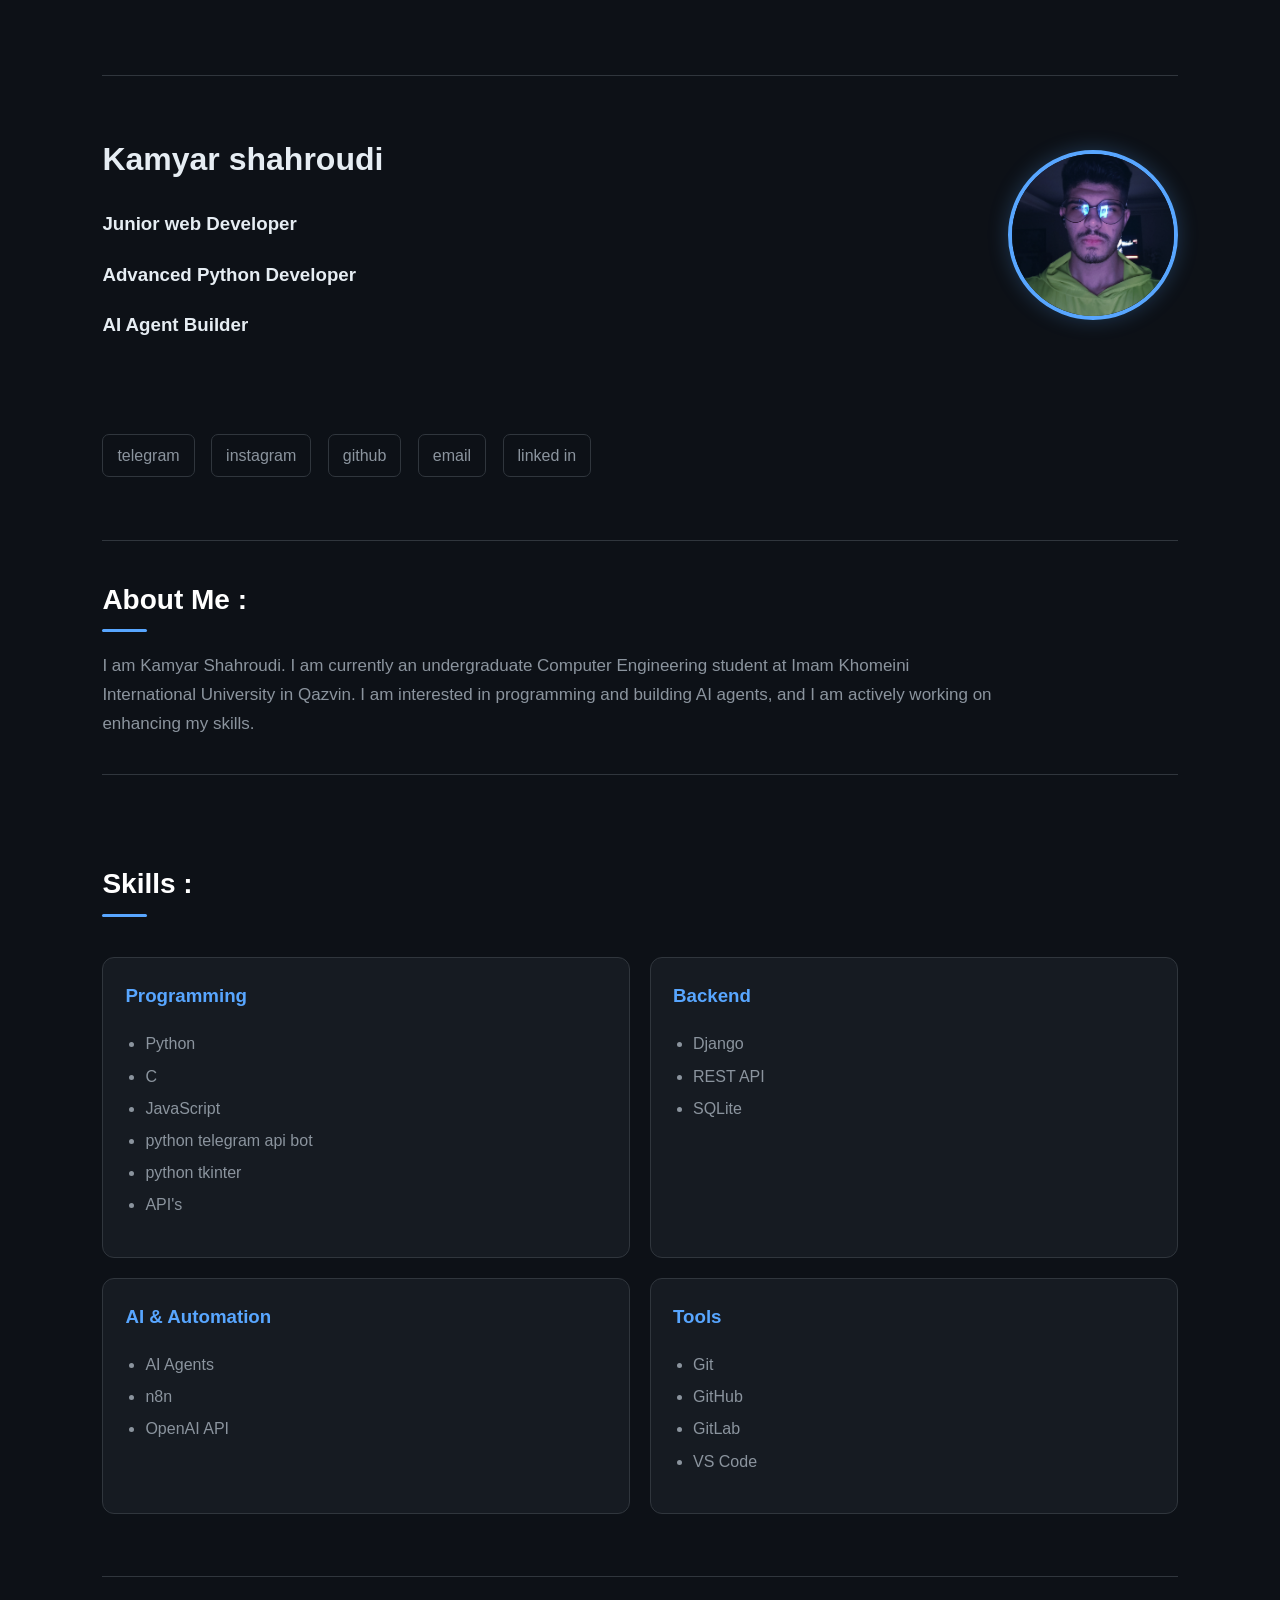
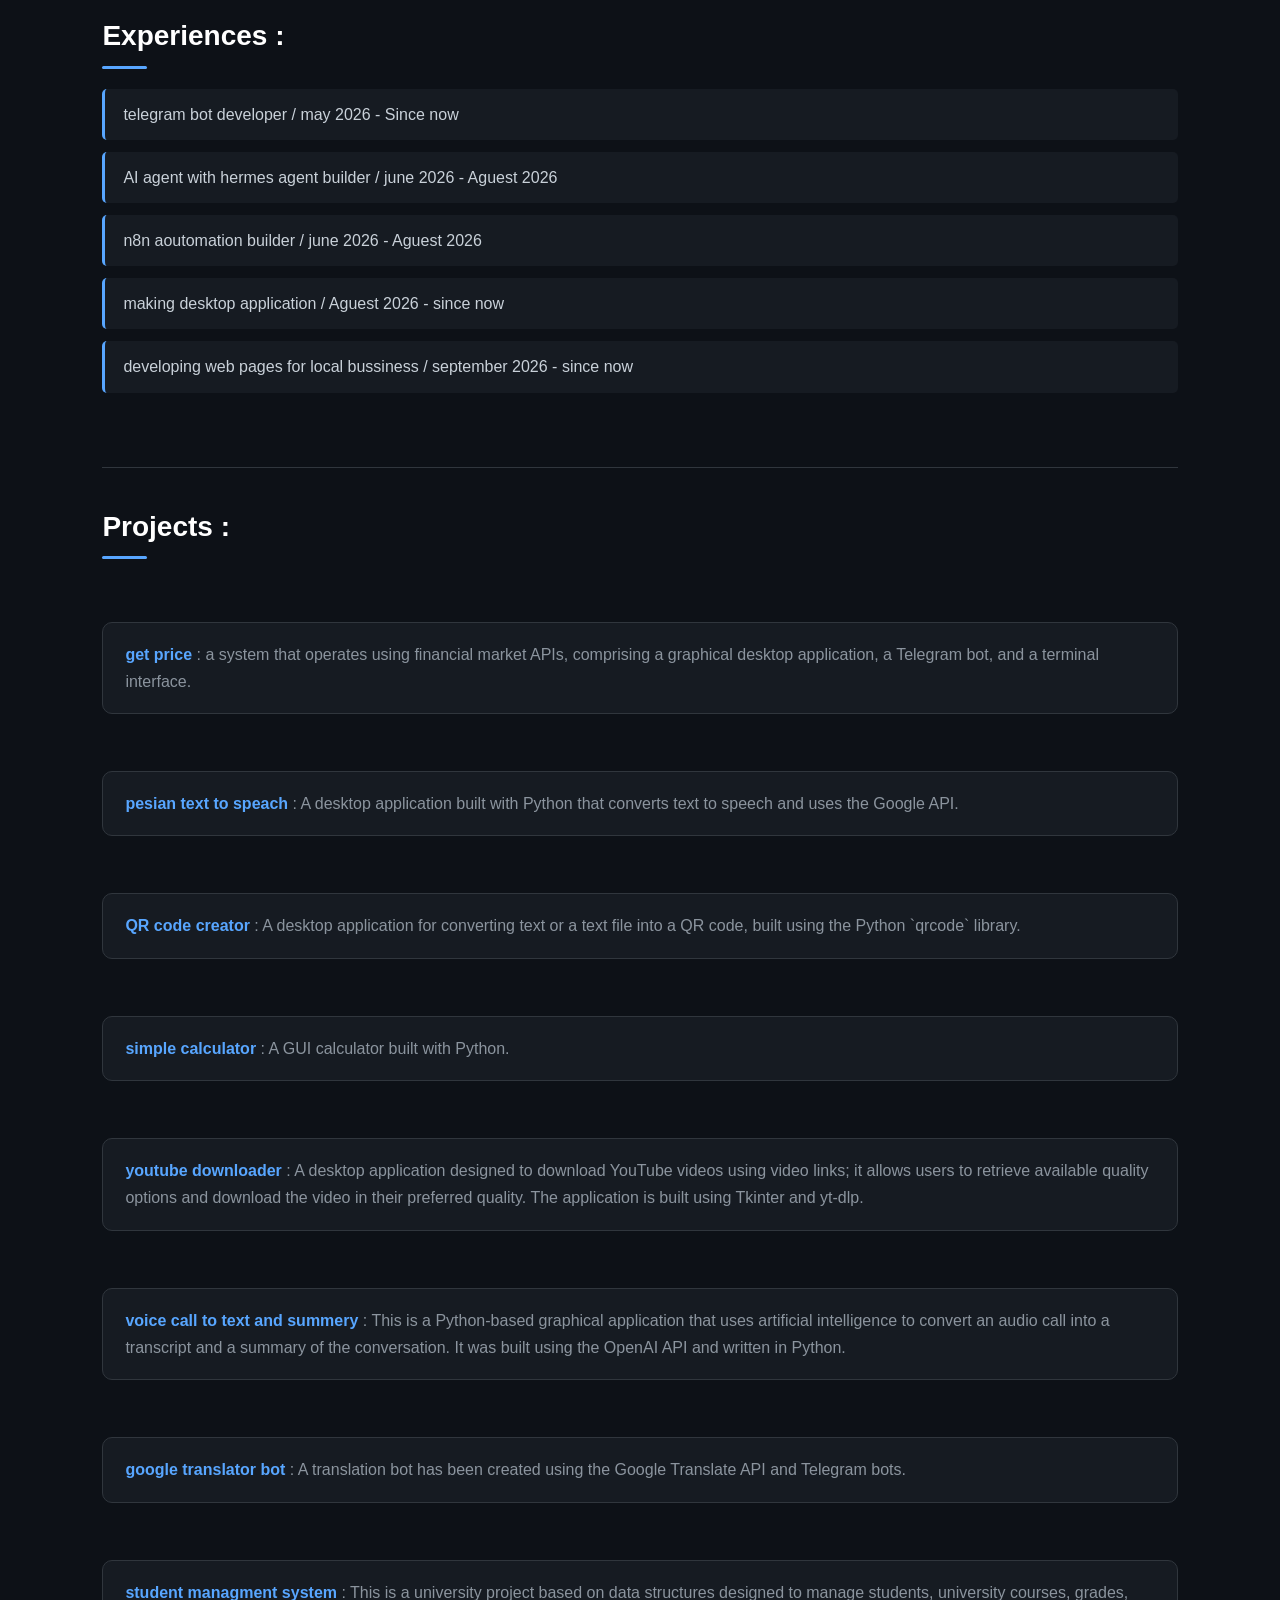
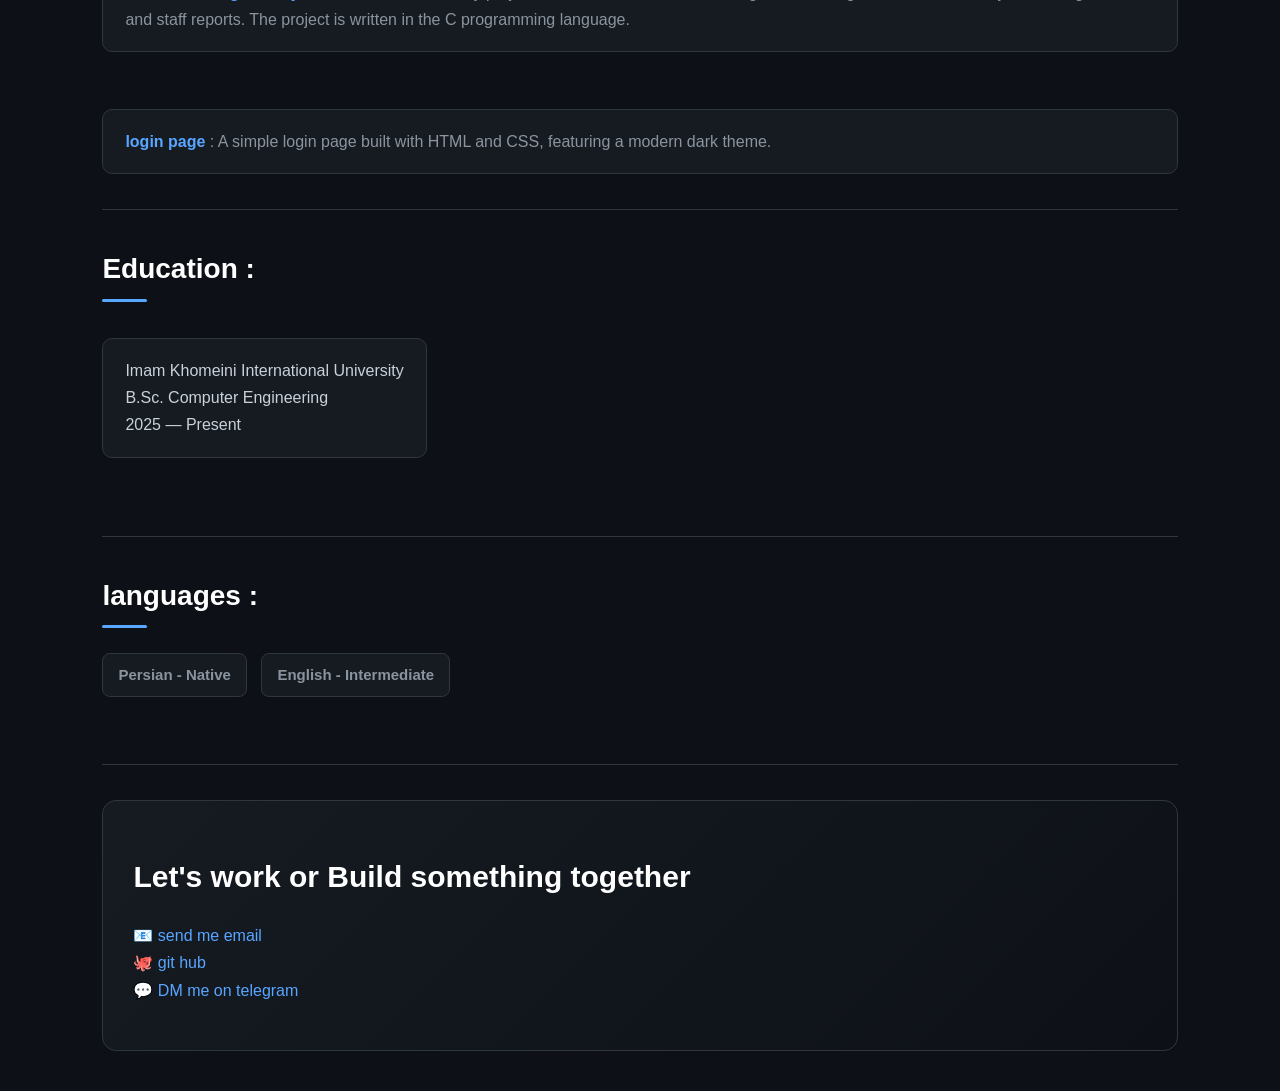
==== index.html @ 238e0486 "first commit" ====
<!DOCTYPE html>
<html lang="en">

<head>
    <meta charset="UTF-8">
    <meta name="viewport" content="width=device-width, initial-scale=1.0">
    <link rel="stylesheet" href="./style/style.css">
    <title>Kamyar shahroudi CV</title>
</head>

<body>
    <hr>

    <div class="profile-header">

        <div class="profile-info">
            <h1>Kamyar shahroudi</h1>
            <h3>Junior web Developer</h3>
            <h3>Advanced Python Developer</h3>
            <h3>AI Agent Builder</h3>
        </div>

        <img src="./images/profile.jpg" alt="Kamyar Shahroudi" class="profile-image">

    </div>

    <br><br>
    <div class="links">
        <a href="">telegram</a> <a href="">instagram</a> <a href="">github</a>
        <a href="">email</a> <a href="">linked in </a>
    </div>
    <br>
    <hr>
    <div class="t-meabou">
        <h2>About Me :</h2>
        <p>I am Kamyar Shahroudi. I am currently an undergraduate Computer Engineering student at Imam Khomeini
            International University in Qazvin. I am interested in programming and building AI agents, and I am
            actively working on enhancing my skills.</p>
    </div>
    <hr>
    <br>

    <div class="skills">
        <h2>Skills :</h2>

        <div class="skill">
            <h3>Programming</h3>
            <ul>
                <li>Python</li>
                <li>C</li>
                <li>JavaScript</li>
                <li>python telegram api bot</li>
                <li>python tkinter</li>
                <li>API's</li>
            </ul>
        </div>

        <div class="skill">
            <h3>Backend</h3>
            <ul>
                <li>Django</li>
                <li>REST API</li>
                <li>SQLite</li>
            </ul>
        </div>

        <div class="skill">
            <h3>AI & Automation</h3>
            <ul>
                <li>AI Agents</li>
                <li>n8n</li>
                <li>OpenAI API</li>
            </ul>
        </div>

        <div class="skill">
            <h3>Tools</h3>
            <ul>
                <li>Git</li>
                <li>GitHub</li>
                <li>GitLab</li>
                <li>VS Code</li>
            </ul>
        </div>
    </div>
    <br>
    <hr>
    <div class="experiences">
        <h2>Experiences :</h2>
        <p>telegram bot developer / may 2026 - Since now</p>
        <p>AI agent with hermes agent builder / june 2026 - Aguest 2026</p>
        <p>n8n aoutomation builder / june 2026 - Aguest 2026</p>
        <p>making desktop application / Aguest 2026 - since now</p>
        <p>developing web pages for local bussiness / september 2026 - since now</p>

    </div>
    <br>
    <hr>
    <div class="projects">
        <h2>Projects : </h2>
        <br>
        <div class="project">

            <p> <a href="https://github.com/kamyarshah-11/get-price-telegram-bot">get price</a> : a system that
                operates using financial market APIs, comprising a graphical desktop application, a
                Telegram bot, and a terminal interface.</p>

        </div>
        <br>
        <div class="project">
            <p><a href="https://github.com/kamyarshah-11/persian-tts">pesian text to speach</a> :
                A desktop application built with Python that converts text to speech and uses the Google API.
            </p>
        </div>
        <br>
        <div class="project">
            <p><a href="https://github.com/kamyarshah-11/QR-code-creator">QR code creator</a> :
                A desktop application for converting text or a text file into a QR code, built using the Python `qrcode`
                library.
            </p>
        </div>
        <br>
        <div class="project">
            <p><a href="https://github.com/kamyarshah-11/Kamyar-Calculator">simple calculator</a> : A GUI
                calculator built with Python.</p>
        </div>
        <br>
        <div class="project">
            <p><a href="https://github.com/kamyarshah-11/YouTube-Downloader">youtube downloader</a> : A desktop
                application designed to download YouTube videos using video
                links; it allows users to retrieve available quality options and download the video in their preferred
                quality. The application is built using Tkinter and yt-dlp.</p>
        </div>
        <br>
        <div class="project">
            <p><a href="https://github.com/kamyarshah-11/voice-call-to-text">voice call to text and summery</a> : This
                is a Python-based graphical application that uses artificial intelligence to convert an audio call into
                a transcript and a summary of the conversation. It was built using the OpenAI API and written in Python.
            </p>

        </div>
        <br>
        <div class="project">
            <p><a href="https://github.com/kamyarshah-11/google-translator-bot">google translator bot</a> : A
                translation bot has been created using the Google Translate API and Telegram bots.</p>
        </div>
        <br>
        <div class="project">
            <p><a href="https://github.com/kamyarshah-11/final-project">student managment system</a> : This is a
                university project based on data structures designed to manage students, university courses, grades, and
                staff reports. The project is written in the C programming language.</p>
        </div>
        <br>
        <div class="project">
            <p><a href="https://github.com/kamyarshah-11/login-page">login page</a> : A simple login page built with
                HTML and CSS,
                featuring a modern dark theme.</p>
        </div>
    </div>
    <hr>
    <div class="education">
        <h2>Education : </h2>
        <p>Imam Khomeini International University
            B.Sc. Computer Engineering
            2025 — Present</p>
    </div>
    <br>
    <hr>
    <div class="lang">
        <h2>languages : </h2>
        <h3>Persian - Native</h3>
        <h3>English - Intermediate</h3>
    </div>
    <br>
    <hr>
    <div class="contact">
        <h1>Let's work or Build something together</h1>
        <p>
            📧 <a href="mailto:kshahroudi97@gmail.com">send me email</a>
            <br>
            🐙 <a href="https://github.com/kamyarshah-11">git hub</a>
            <br>
            💬 <a href="https://t.me/KamyJooon">DM me on telegram</a>
        </p>
    </div>
</body>

</html>
---- style/style.css ----
/* =========================
   General
========================= */

* {
  box-sizing: border-box;
}

html {
  scroll-behavior: smooth;
}

body {
  margin: 0;
  padding: 40px 8%;
  background: #0d1117;
  color: #e6edf3;
  font-family: Arial, sans-serif;
  line-height: 1.7;
}

/* =========================
   Main separators
========================= */

hr {
  border: none;
  height: 1px;
  background: #30363d;
  margin: 35px 0;
}

/* =========================
   Head / Introduction
========================= */

body > h1 {
  font-size: 48px;
  margin-bottom: 5px;
  color: #ffffff;
  letter-spacing: -1px;
}

.profile-header {
  display: flex;
  align-items: center;
  justify-content: space-between;
  gap: 40px;
}

.profile-info {
  flex: 1;
}

.profile-image {
  width: 170px;
  height: 170px;

  border-radius: 50%;

  object-fit: cover;

  border: 4px solid #58a6ff;

  box-shadow: 0 0 20px rgba(88, 166, 255, 0.25);

  order: 2;
}

body > h3 {
  display: inline-block;
  margin: 5px 10px 5px 0;
  padding: 7px 14px;
  border: 1px solid #30363d;
  border-radius: 8px;
  color: #58a6ff;
  background: #161b22;
  font-size: 15px;
}

/* =========================
   Links
========================= */

.links {
  margin-top: 20px;
}

.links a {
  display: inline-block;
  margin-right: 12px;
  padding: 7px 14px;
  color: #8b949e;
  text-decoration: none;
  border: 1px solid #30363d;
  border-radius: 7px;
  transition: 0.25s;
}

.links a:hover {
  color: #58a6ff;
  border-color: #58a6ff;
  background: #161b22;
  transform: translateY(-2px);
}

/* =========================
   Section titles
========================= */

h2 {
  color: #ffffff;
  font-size: 28px;
  margin-bottom: 20px;
}

h2::after {
  content: "";
  display: block;
  width: 45px;
  height: 3px;
  background: #58a6ff;
  margin-top: 6px;
  border-radius: 10px;
}

/* =========================
   About Me
========================= */

.t-meabou {
  max-width: 900px;
}

.t-meabou p {
  color: #8b949e;
  font-size: 17px;
}

/* =========================
   Skills
========================= */

.skills {
  display: grid;
  grid-template-columns: repeat(2, 1fr);
  gap: 20px;
}

.skills > h2 {
  grid-column: 1 / -1;
}

.skill {
  padding: 22px;
  background: #161b22;
  border: 1px solid #30363d;
  border-radius: 12px;
  transition: 0.25s;
}

.skill:hover {
  border-color: #58a6ff;
  transform: translateY(-4px);
}

.skill h3 {
  color: #58a6ff;
  margin-top: 0;
}

.skill ul {
  padding-left: 20px;
  color: #8b949e;
}

.skill li {
  margin: 5px 0;
}

/* =========================
   Experiences
========================= */

.experiences p {
  margin: 12px 0;
  padding: 12px 18px;
  background: #161b22;
  border-left: 3px solid #58a6ff;
  border-radius: 5px;
  color: #c9d1d9;
}

/* =========================
   Projects
========================= */

.projects {
  display: block;
}

.project {
  padding: 18px 22px;
  margin: 15px 0;
  background: #161b22;
  border: 1px solid #30363d;
  border-radius: 10px;
  transition: 0.25s;
}

.project:hover {
  border-color: #58a6ff;
  transform: translateX(5px);
}

.project p {
  margin: 0;
  color: #8b949e;
}

.project a {
  color: #58a6ff;
  font-weight: bold;
  text-decoration: none;
}

.project a:hover {
  text-decoration: underline;
}

/* =========================
   Education
========================= */

.education p {
  display: inline-block;
  padding: 18px 22px;
  background: #161b22;
  border: 1px solid #30363d;
  border-radius: 10px;
  color: #c9d1d9;
  white-space: pre-line;
}

/* =========================
   Languages
========================= */

.lang h3 {
  display: inline-block;
  margin: 5px 10px 5px 0;
  padding: 8px 15px;
  background: #161b22;
  border: 1px solid #30363d;
  border-radius: 8px;
  color: #8b949e;
  font-size: 15px;
}

/* =========================
   Contact
========================= */

.contact {
  margin-top: 20px;
  padding: 30px;
  background: linear-gradient(135deg, #161b22, #0d1117);
  border: 1px solid #30363d;
  border-radius: 14px;
}

.contact h1 {
  color: #ffffff;
  font-size: 30px;
}

.contact a {
  color: #58a6ff;
  text-decoration: none;
}

.contact a:hover {
  text-decoration: underline;
}

/* =========================
   Responsive
========================= */

@media (max-width: 700px) {
  body {
    padding: 25px 5%;
  }

  body > h1 {
    font-size: 36px;
  }

  .skills {
    grid-template-columns: 1fr;
  }

  .skills > h2 {
    grid-column: auto;
  }

  body > h3 {
    display: block;
    width: fit-content;
  }

  .links a {
    margin-bottom: 8px;
  }

  .contact h1 {
    font-size: 24px;
  }
}
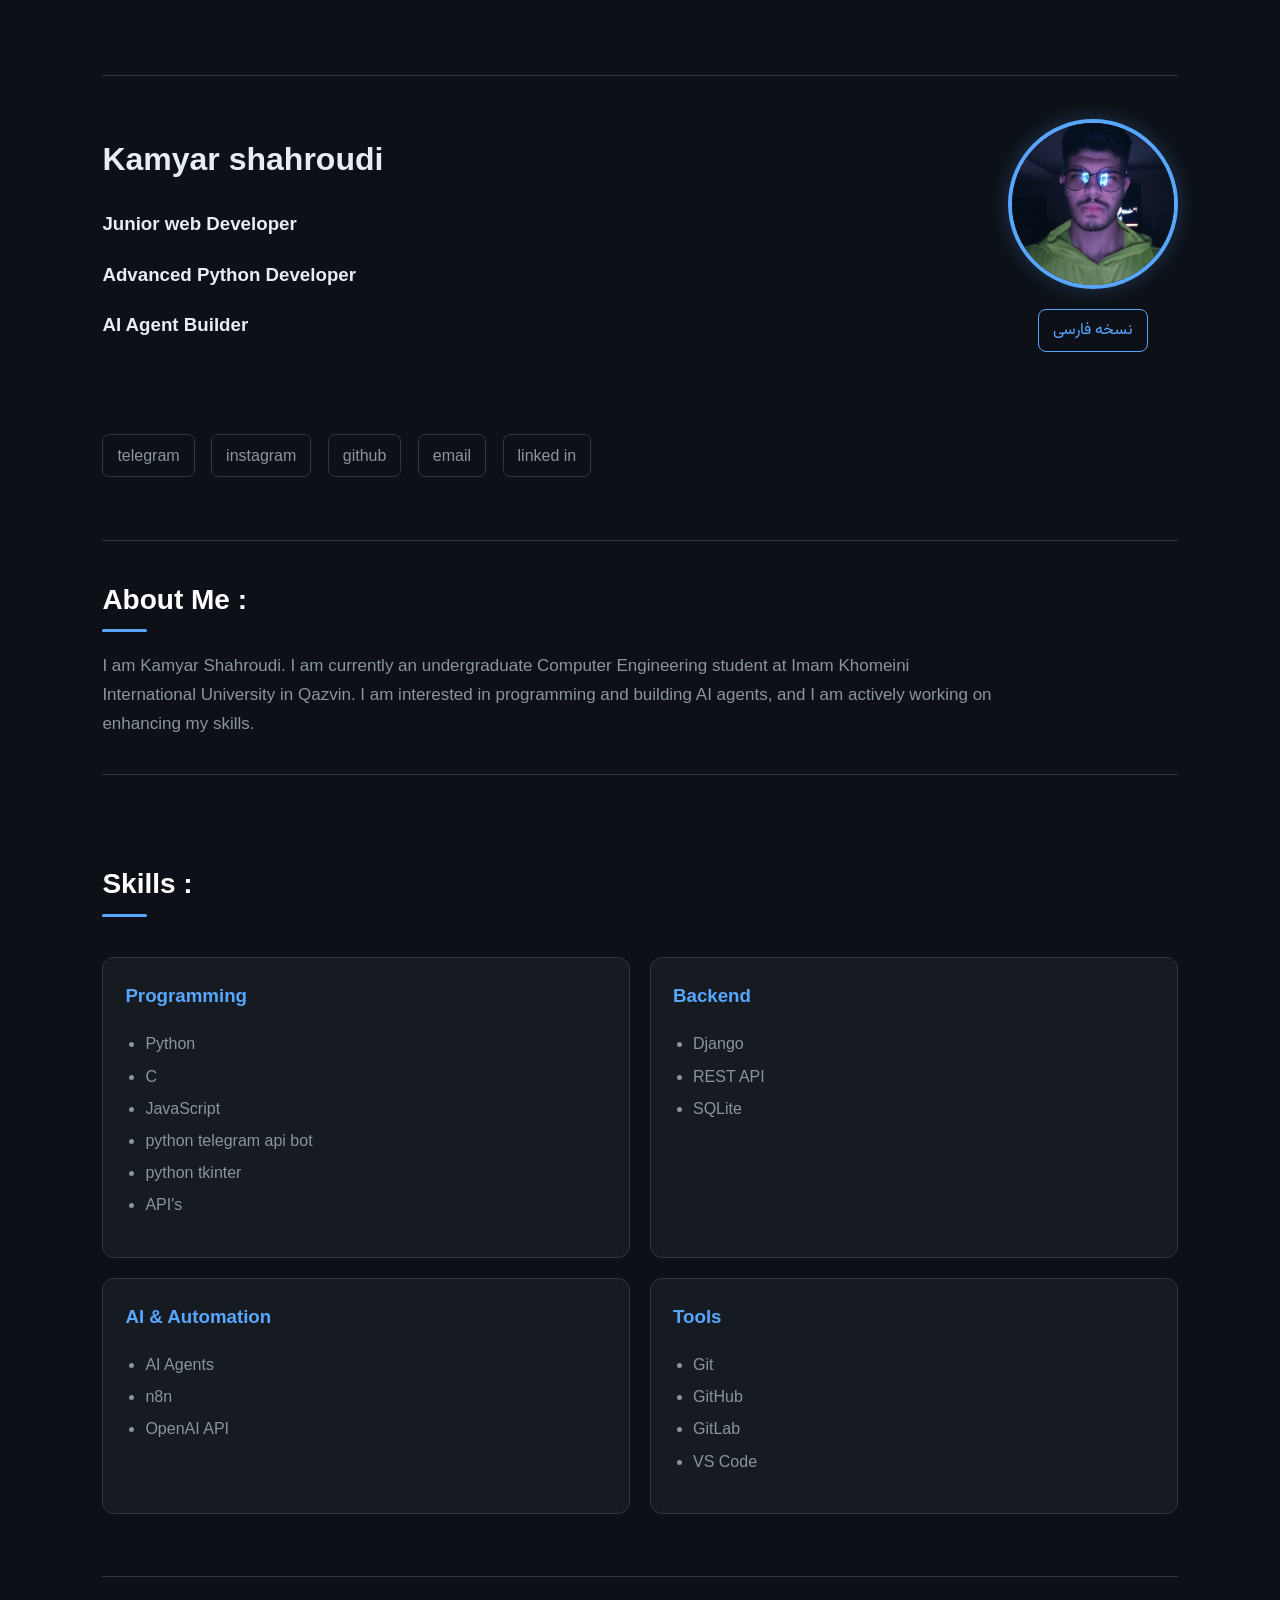
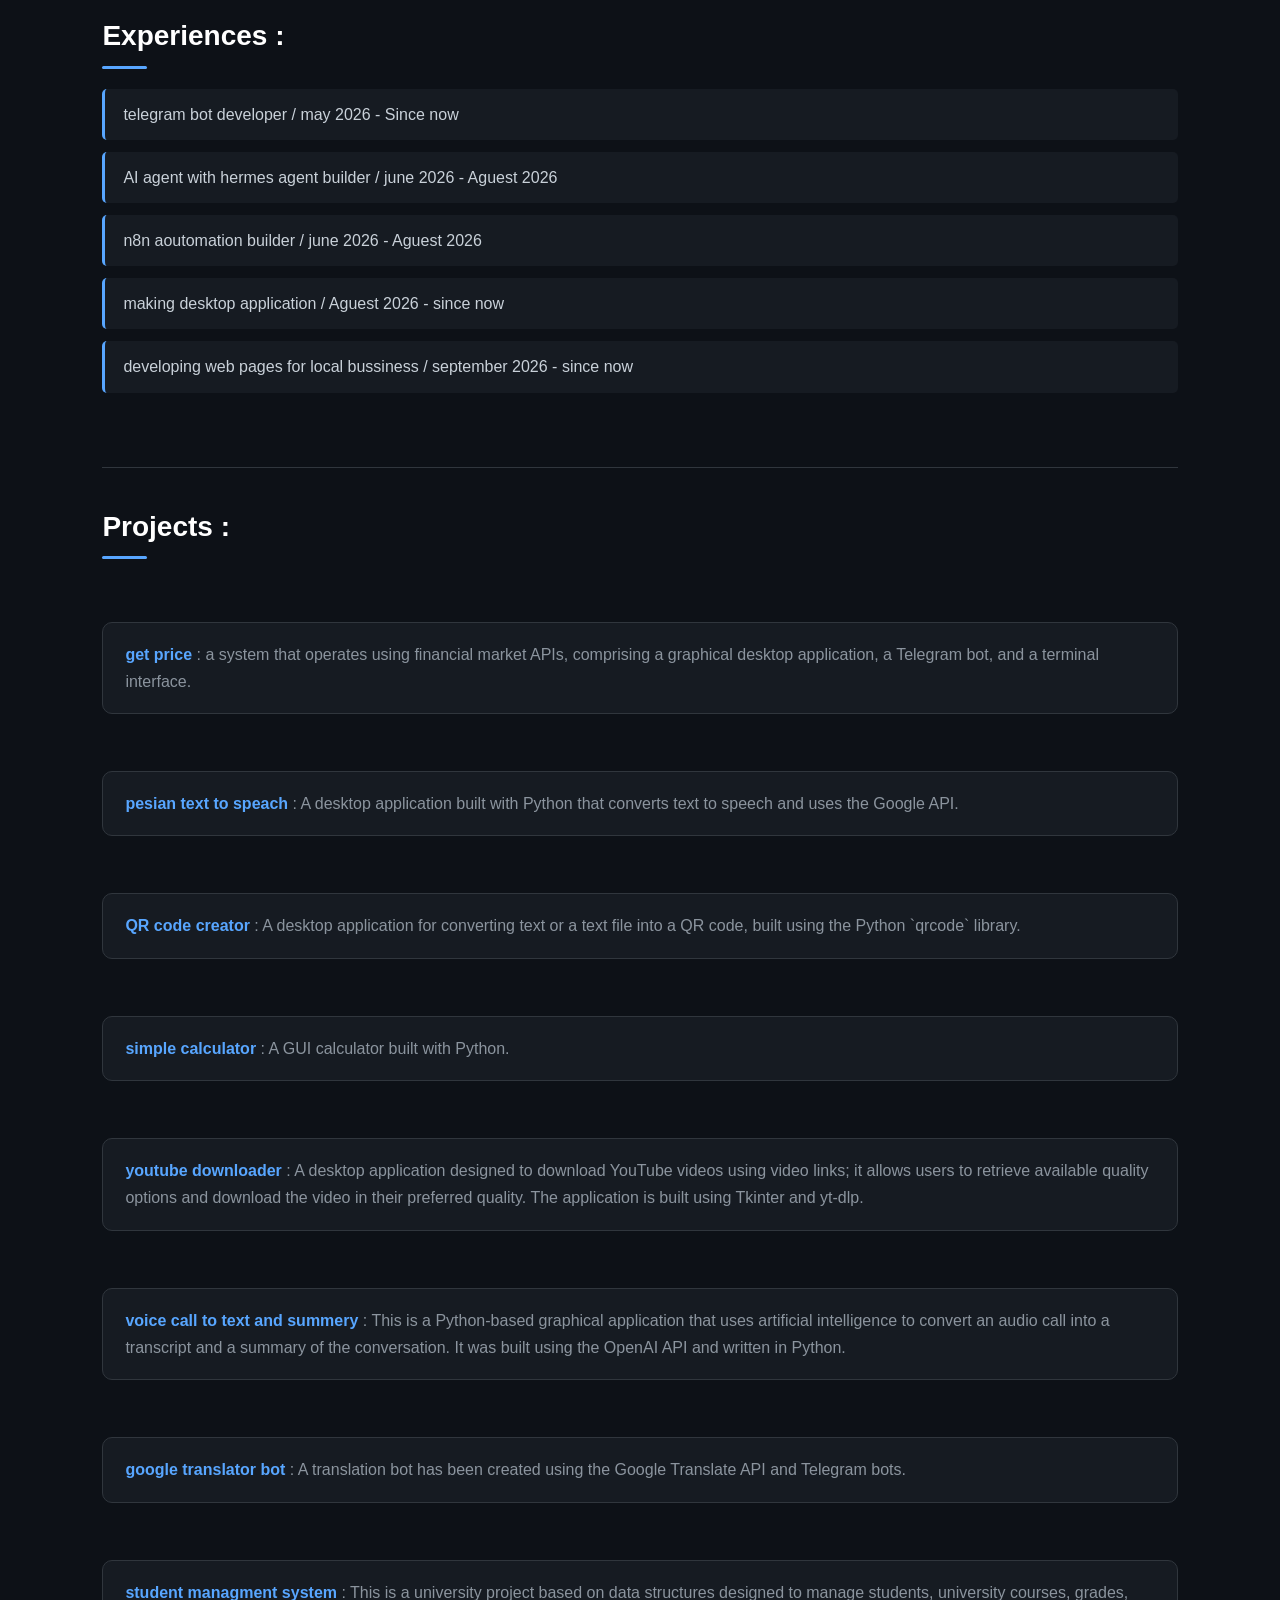
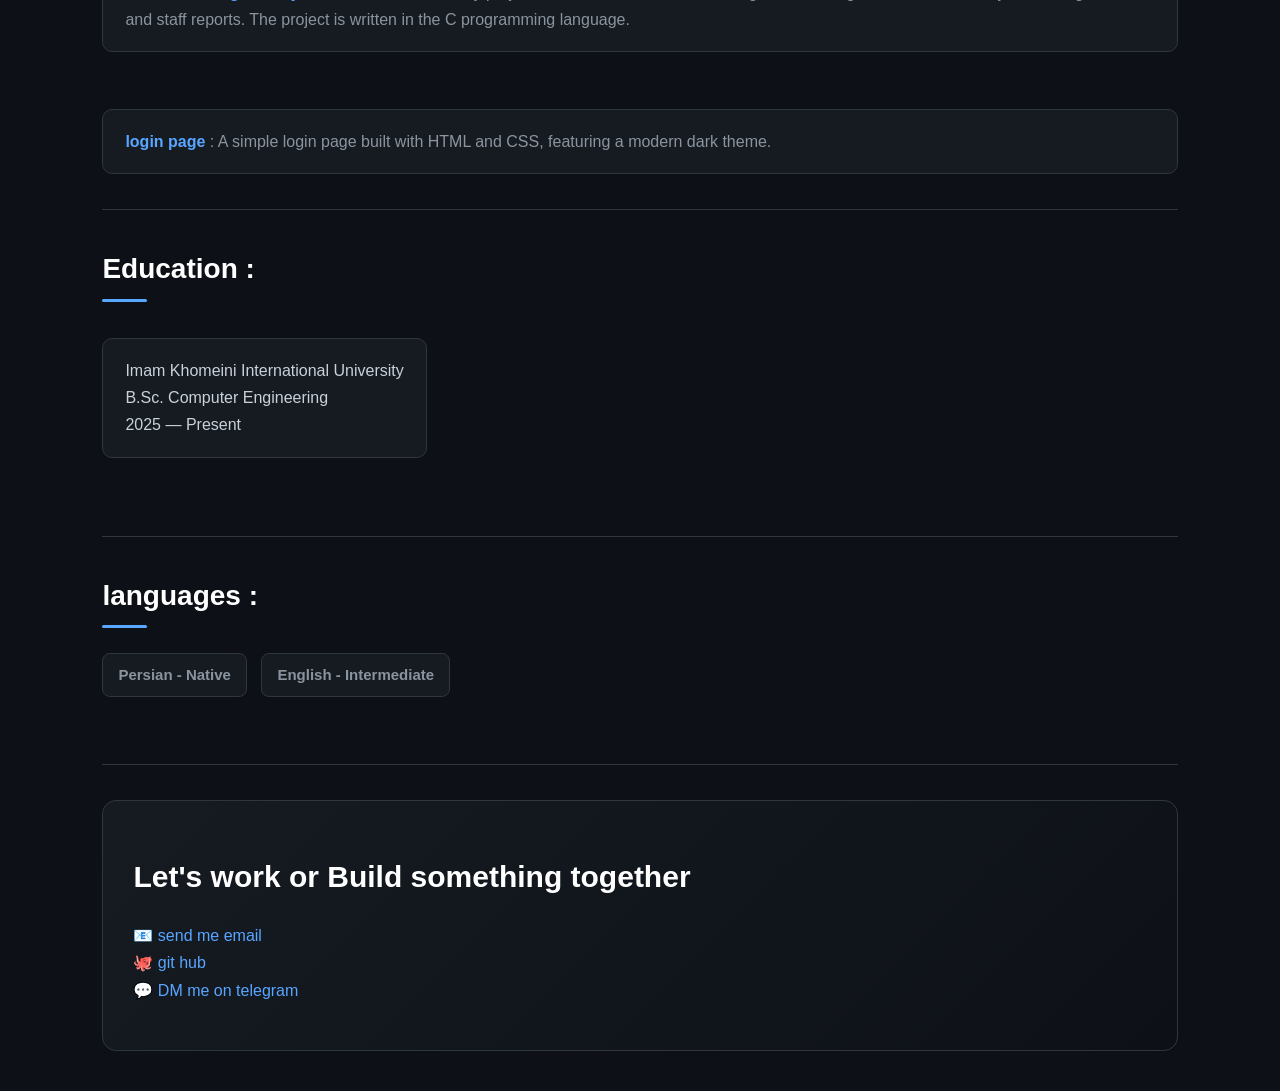
==== commit fa803564: "persian version and font added" ====
--- a/index.html
+++ b/index.html
@@ -20,14 +20,20 @@
             <h3>AI Agent Builder</h3>
         </div>
 
-        <img src="./images/profile.jpg" alt="Kamyar Shahroudi" class="profile-image">
+        <div class="profile-photo">
+            <img src="./images/profile.jpg" alt="Kamyar Shahroudi" class="profile-image">
+            <a href="./persian.html" class="language-btn">نسخه فارسی</a>
+        </div>
 
     </div>
 
     <br><br>
     <div class="links">
-        <a href="">telegram</a> <a href="">instagram</a> <a href="">github</a>
-        <a href="">email</a> <a href="">linked in </a>
+        <a href="https://t.me/KamyJooon" target="_blank">telegram</a>
+        <a href="https://www.instagram.com/kamyarr166" target="_blank">instagram</a>
+        <a href="https://github.com/kamyarshah-11" target="_blank">github</a>
+        <a href="mailto:kshahroudi97@gmail.com" target="_blank">email</a>
+        <a href="https://t.me/KamyJooon" target="_blank">linked in </a>
     </div>
     <br>
     <hr>
@@ -101,39 +107,43 @@
         <br>
         <div class="project">
 
-            <p> <a href="https://github.com/kamyarshah-11/get-price-telegram-bot">get price</a> : a system that
+            <p> <a href="https://github.com/kamyarshah-11/get-price-telegram-bot" target="_blank">get price</a> : a
+                system that
                 operates using financial market APIs, comprising a graphical desktop application, a
                 Telegram bot, and a terminal interface.</p>
 
         </div>
         <br>
         <div class="project">
-            <p><a href="https://github.com/kamyarshah-11/persian-tts">pesian text to speach</a> :
+            <p><a href="https://github.com/kamyarshah-11/persian-tts" target="_blank">pesian text to speach</a> :
                 A desktop application built with Python that converts text to speech and uses the Google API.
             </p>
         </div>
         <br>
         <div class="project">
-            <p><a href="https://github.com/kamyarshah-11/QR-code-creator">QR code creator</a> :
+            <p><a href="https://github.com/kamyarshah-11/QR-code-creator" target="_blank">QR code creator</a> :
                 A desktop application for converting text or a text file into a QR code, built using the Python `qrcode`
                 library.
             </p>
         </div>
         <br>
         <div class="project">
-            <p><a href="https://github.com/kamyarshah-11/Kamyar-Calculator">simple calculator</a> : A GUI
+            <p><a href="https://github.com/kamyarshah-11/Kamyar-Calculator" target="_blank">simple calculator</a> : A
+                GUI
                 calculator built with Python.</p>
         </div>
         <br>
         <div class="project">
-            <p><a href="https://github.com/kamyarshah-11/YouTube-Downloader">youtube downloader</a> : A desktop
+            <p><a href="https://github.com/kamyarshah-11/YouTube-Downloader" target="_blank">youtube downloader</a> : A
+                desktop
                 application designed to download YouTube videos using video
                 links; it allows users to retrieve available quality options and download the video in their preferred
                 quality. The application is built using Tkinter and yt-dlp.</p>
         </div>
         <br>
         <div class="project">
-            <p><a href="https://github.com/kamyarshah-11/voice-call-to-text">voice call to text and summery</a> : This
+            <p><a href="https://github.com/kamyarshah-11/voice-call-to-text" target="_blank">voice call to text and
+                    summery</a> : This
                 is a Python-based graphical application that uses artificial intelligence to convert an audio call into
                 a transcript and a summary of the conversation. It was built using the OpenAI API and written in Python.
             </p>
@@ -141,18 +151,21 @@
         </div>
         <br>
         <div class="project">
-            <p><a href="https://github.com/kamyarshah-11/google-translator-bot">google translator bot</a> : A
+            <p><a href="https://github.com/kamyarshah-11/google-translator-bot" target="_blank">google translator
+                    bot</a> : A
                 translation bot has been created using the Google Translate API and Telegram bots.</p>
         </div>
         <br>
         <div class="project">
-            <p><a href="https://github.com/kamyarshah-11/final-project">student managment system</a> : This is a
+            <p><a href="https://github.com/kamyarshah-11/final-project" target="_blank">student managment system</a> :
+                This is a
                 university project based on data structures designed to manage students, university courses, grades, and
                 staff reports. The project is written in the C programming language.</p>
         </div>
         <br>
         <div class="project">
-            <p><a href="https://github.com/kamyarshah-11/login-page">login page</a> : A simple login page built with
+            <p><a href="https://github.com/kamyarshah-11/login-page" target="_blank">login page</a> : A simple login
+                page built with
                 HTML and CSS,
                 featuring a modern dark theme.</p>
         </div>
@@ -176,11 +189,11 @@
     <div class="contact">
         <h1>Let's work or Build something together</h1>
         <p>
-            📧 <a href="mailto:kshahroudi97@gmail.com">send me email</a>
+            📧 <a href="mailto:kshahroudi97@gmail.com" target="_blank">send me email</a>
             <br>
-            🐙 <a href="https://github.com/kamyarshah-11">git hub</a>
+            🐙 <a href="https://github.com/kamyarshah-11" target="_blank">git hub</a>
             <br>
-            💬 <a href="https://t.me/KamyJooon">DM me on telegram</a>
+            💬 <a href="https://t.me/KamyJooon" target="_blank">DM me on telegram</a>
         </p>
     </div>
 </body>
--- a/style/style.css
+++ b/style/style.css
@@ -1,6 +1,13 @@
 /* =========================
    General
 ========================= */
+
+@font-face {
+  font-family: "Vazirmatn";
+  src: url("../fonts/Vazirmatn-VariableFont_wght.ttf") format("truetype");
+  font-weight: 100 900;
+  font-style: normal;
+}
 
 * {
   box-sizing: border-box;
@@ -283,6 +290,25 @@
   text-decoration: underline;
 }
 
+.language-btn {
+  display: block;
+  width: fit-content;
+  margin: 12px auto 0;
+  padding: 7px 14px;
+  color: #58a6ff;
+  text-decoration: none;
+  border: 1px solid #58a6ff;
+  border-radius: 8px;
+  transition: 0.25s;
+  direction: rtl;
+  font-family: "Vazirmatn", Arial, sans-serif;
+}
+
+.language-btn:hover {
+  background: #58a6ff;
+  color: #0d1117;
+}
+
 /* =========================
    Responsive
 ========================= */
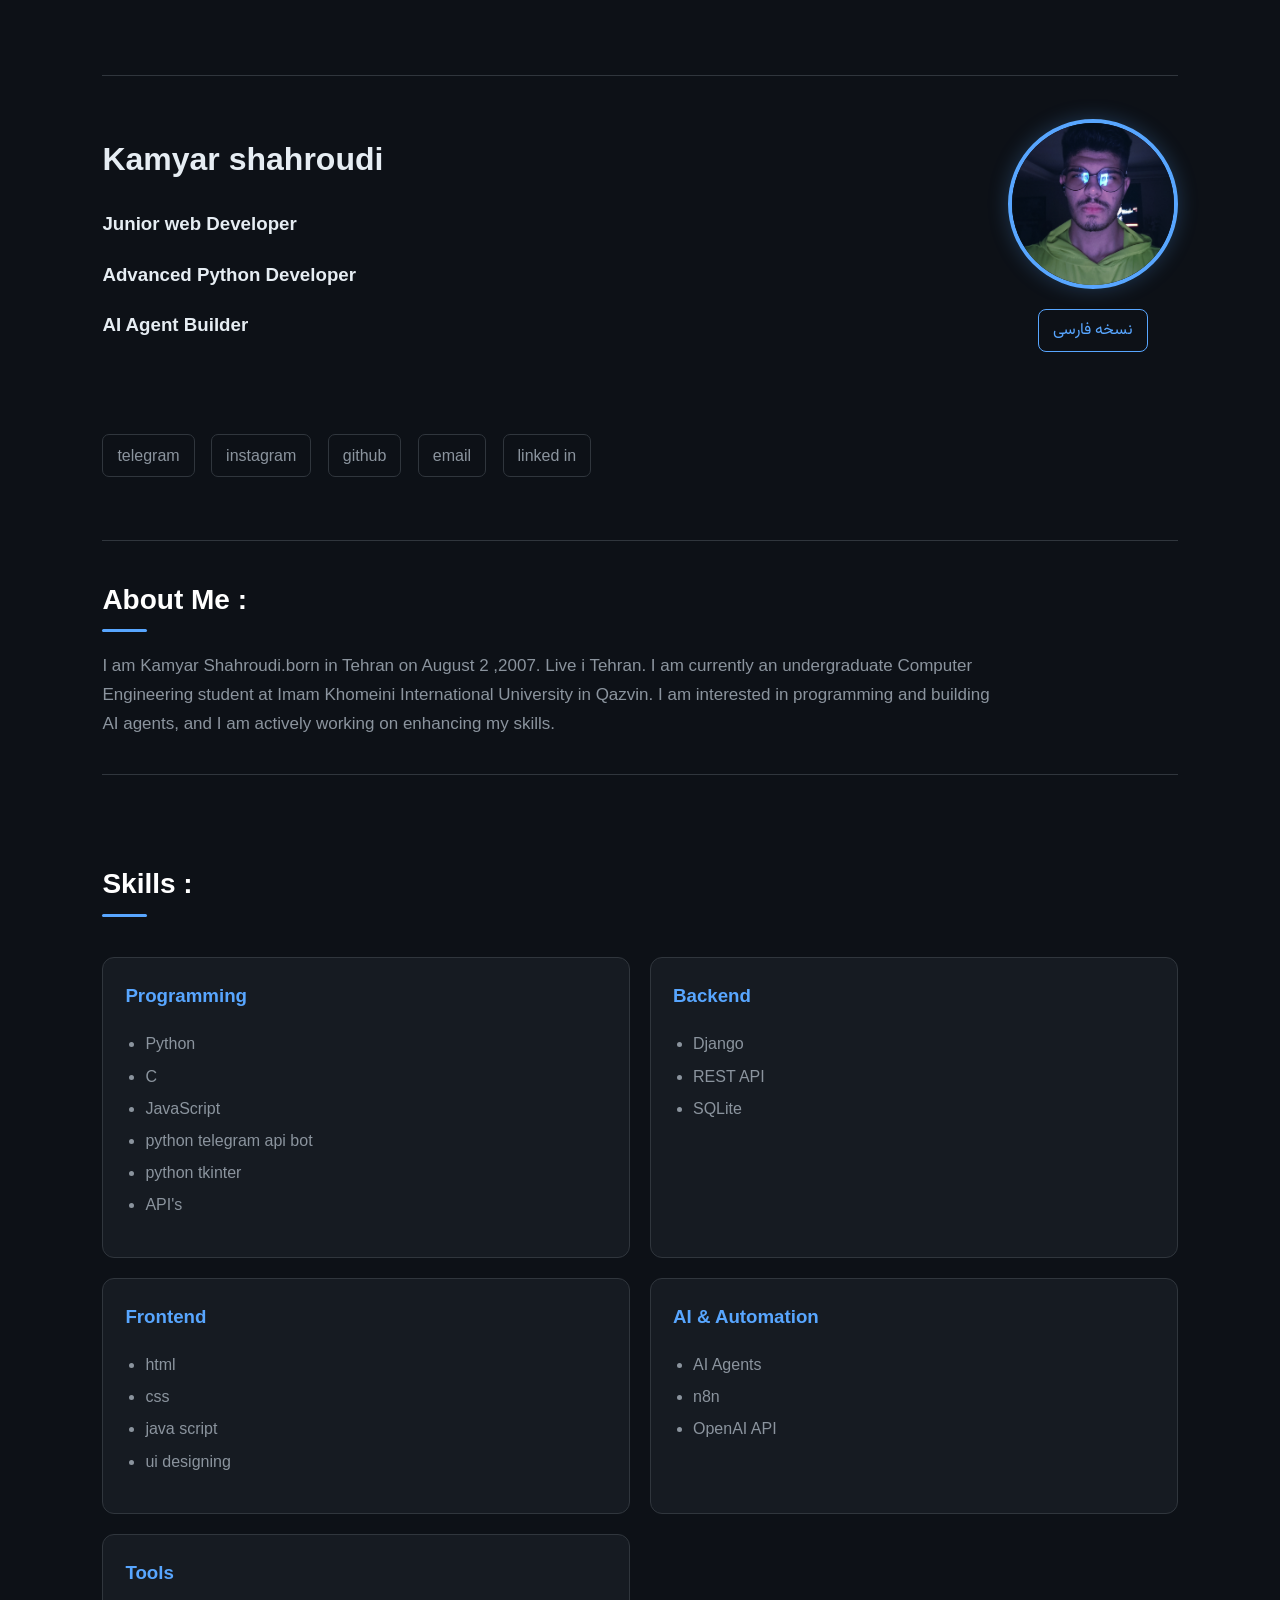
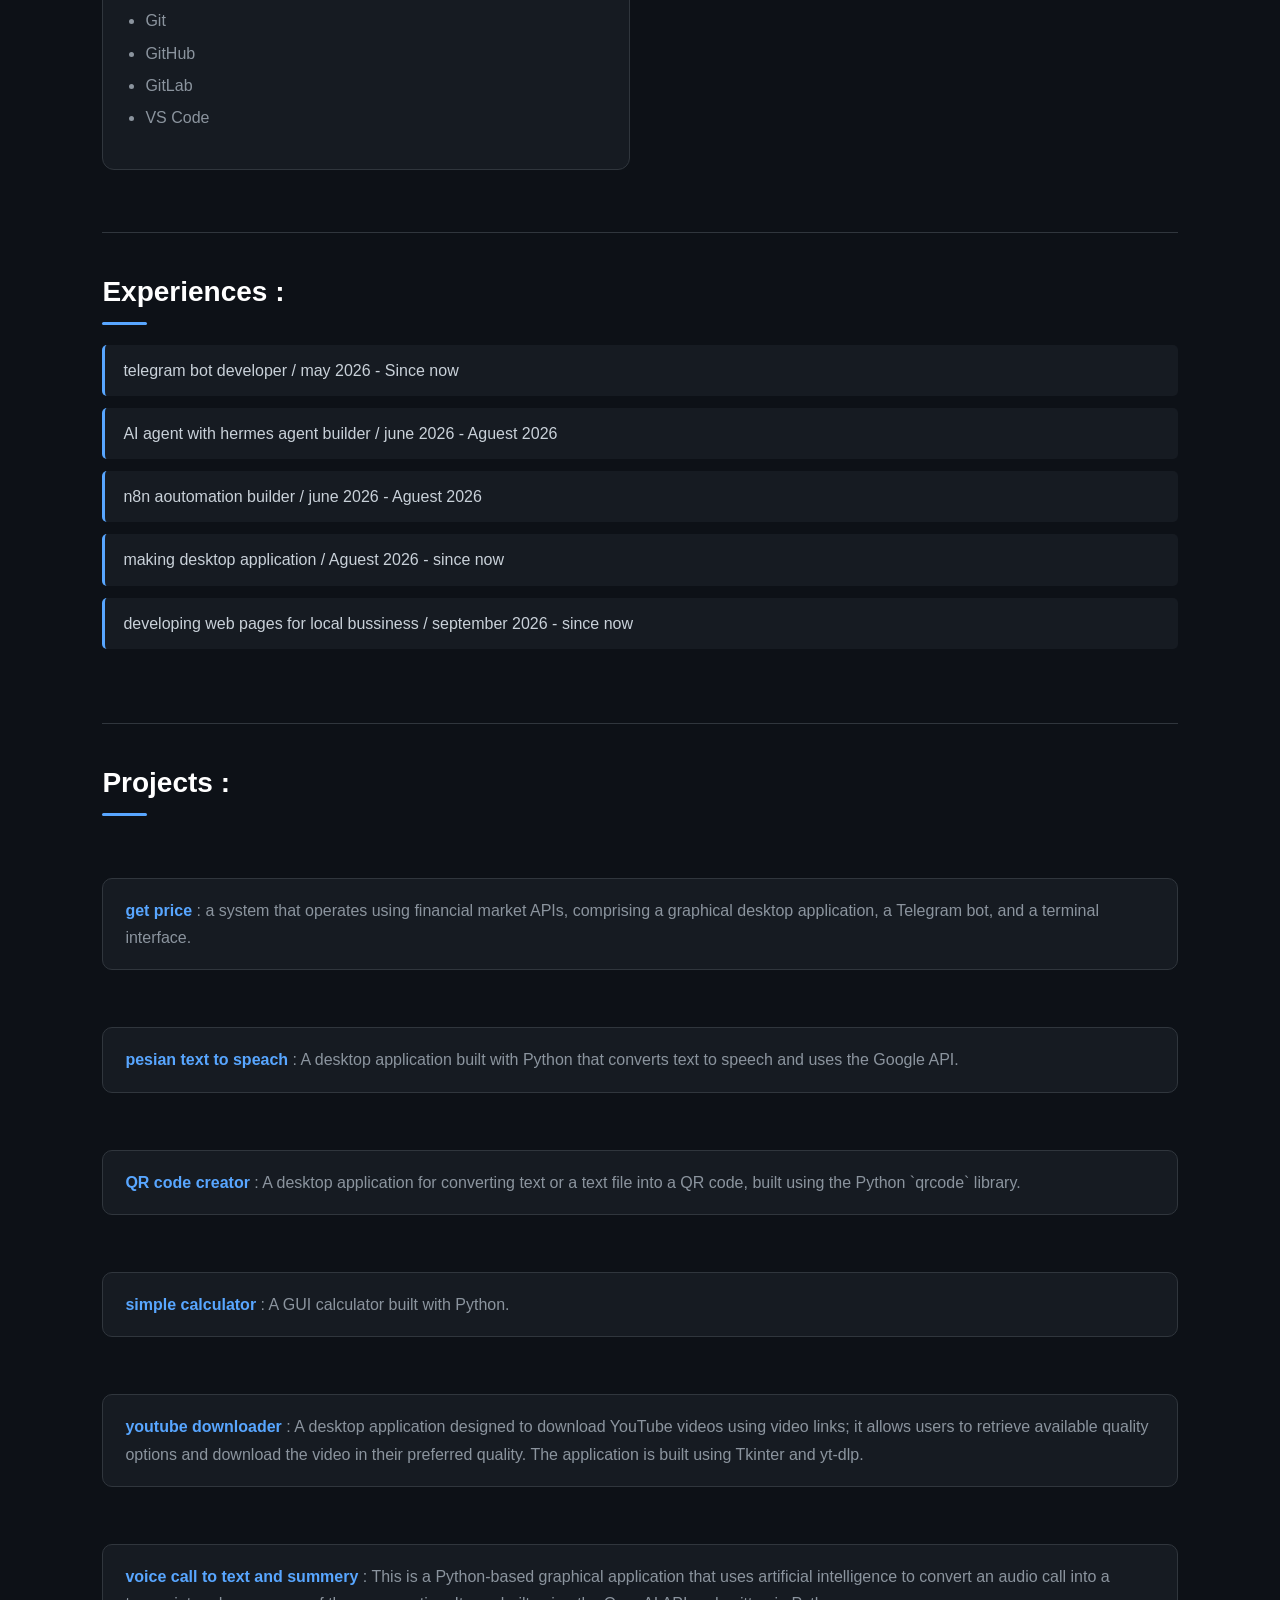
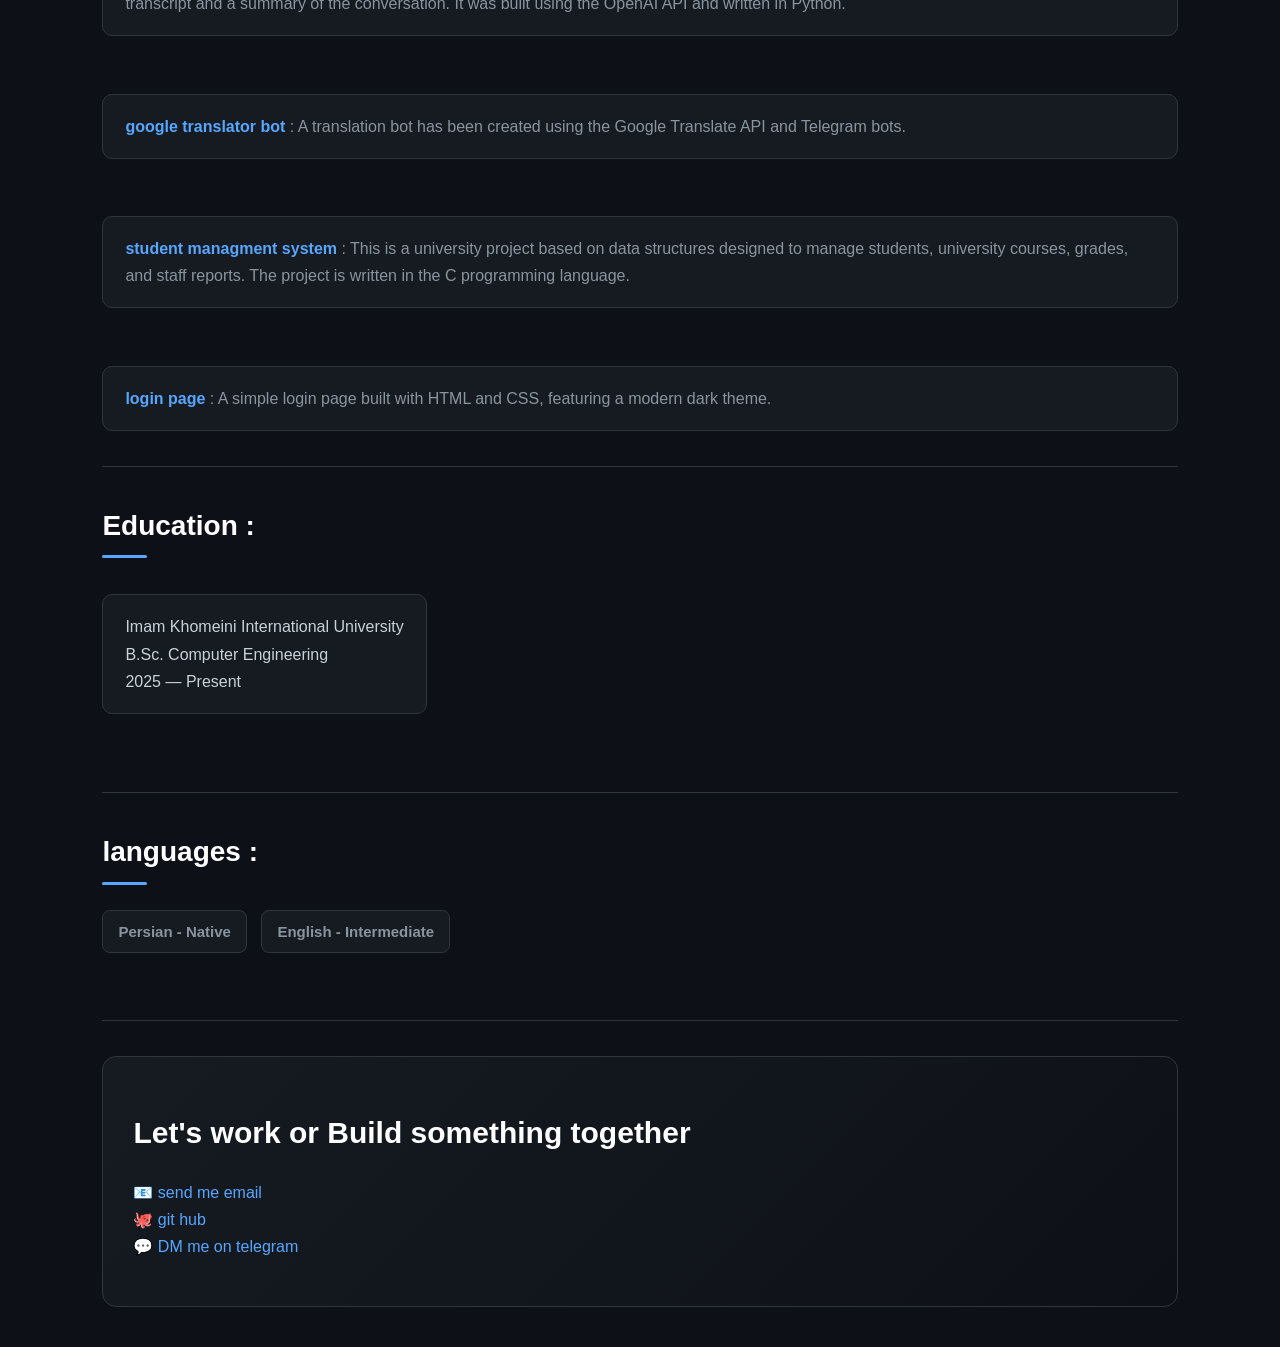
==== commit f3a66d3d: "address - age & frontend card added , title changed" ====
--- a/index.html
+++ b/index.html
@@ -5,7 +5,7 @@
     <meta charset="UTF-8">
     <meta name="viewport" content="width=device-width, initial-scale=1.0">
     <link rel="stylesheet" href="./style/style.css">
-    <title>Kamyar shahroudi CV</title>
+    <title>Kamyar shahroudi</title>
 </head>
 
 <body>
@@ -39,7 +39,9 @@
     <hr>
     <div class="t-meabou">
         <h2>About Me :</h2>
-        <p>I am Kamyar Shahroudi. I am currently an undergraduate Computer Engineering student at Imam Khomeini
+        <p>I am Kamyar Shahroudi.born in Tehran on August 2 ,2007. Live i Tehran. I am currently an undergraduate
+            Computer Engineering
+            student at Imam Khomeini
             International University in Qazvin. I am interested in programming and building AI agents, and I am
             actively working on enhancing my skills.</p>
     </div>
@@ -67,6 +69,16 @@
                 <li>Django</li>
                 <li>REST API</li>
                 <li>SQLite</li>
+            </ul>
+        </div>
+
+        <div class="skill">
+            <h3>Frontend</h3>
+            <ul>
+                <li>html</li>
+                <li>css</li>
+                <li>java script</li>
+                <li>ui designing</li>
             </ul>
         </div>
 
